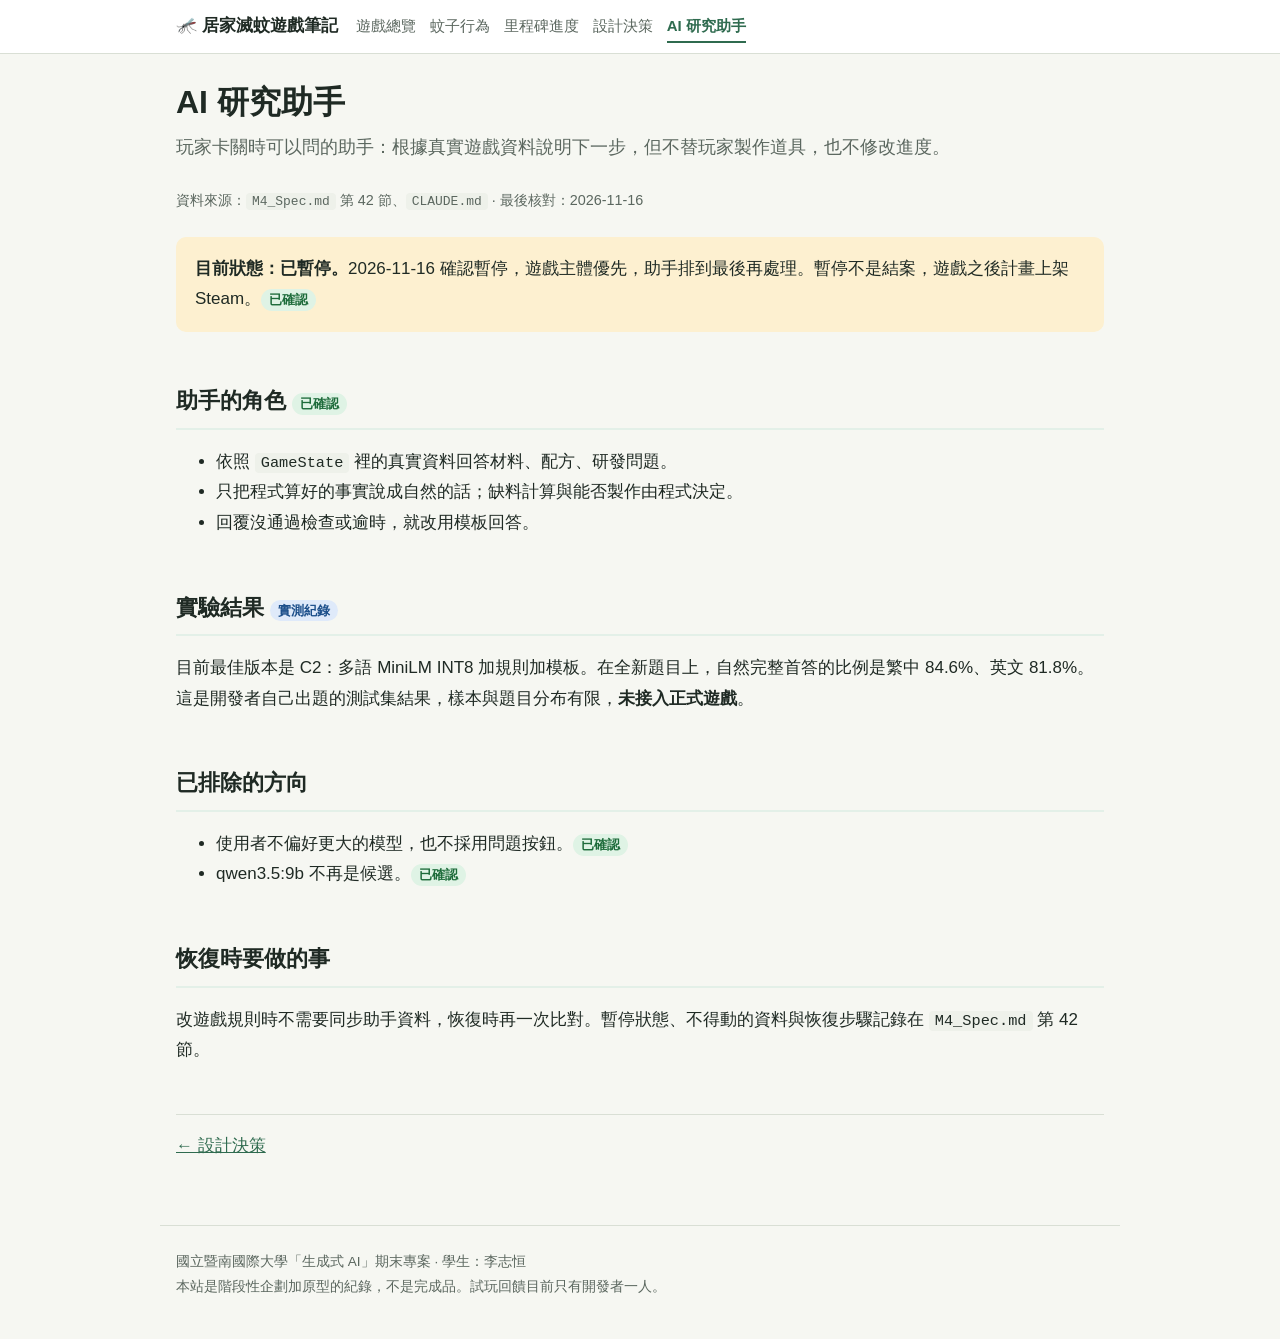
==== pages/ai-assistant.html @ 9235280d "建立居家滅蚊遊戲筆記網站與 CLAUDE.md 專案規則 Co-Authored-By: Claude Sonnet 5.5 <noreply@anthropic.com>" ====
<!doctype html>
<html lang="zh-Hant">
<head>
  <meta charset="utf-8">
  <meta name="viewport" content="width=device-width, initial-scale=1">
  <title>AI 研究助手 · 居家滅蚊遊戲筆記</title>
  <meta name="description" content="遊戲內 AI 研究助手的角色、限制，以及目前暫停的狀態。">
  <link rel="stylesheet" href="../assets/site.css">
</head>
<body data-root="../" data-page="pages/ai-assistant.html">
  <header id="site-header"></header>
  <main>
    <h1>AI 研究助手</h1>
    <p class="lead">玩家卡關時可以問的助手：根據真實遊戲資料說明下一步，但不替玩家製作道具，也不修改進度。</p>
    <p class="meta">資料來源：<code>M4_Spec.md</code> 第 42 節、<code>CLAUDE.md</code> · 最後核對：2026-11-16</p>

    <div class="card warn"><strong>目前狀態：已暫停。</strong>2026-11-16 確認暫停，遊戲主體優先，助手排到最後再處理。暫停不是結案，遊戲之後計畫上架 Steam。<span class="tag confirmed">已確認</span></div>

    <h2>助手的角色 <span class="tag confirmed">已確認</span></h2>
    <ul>
      <li>依照 <code>GameState</code> 裡的真實資料回答材料、配方、研發問題。</li>
      <li>只把程式算好的事實說成自然的話；缺料計算與能否製作由程式決定。</li>
      <li>回覆沒通過檢查或逾時，就改用模板回答。</li>
    </ul>

    <h2>實驗結果 <span class="tag measured">實測紀錄</span></h2>
    <p>目前最佳版本是 C2：多語 MiniLM INT8 加規則加模板。在全新題目上，自然完整首答的比例是繁中 84.6%、英文 81.8%。這是開發者自己出題的測試集結果，樣本與題目分布有限，<strong>未接入正式遊戲</strong>。</p>

    <h2>已排除的方向</h2>
    <ul>
      <li>使用者不偏好更大的模型，也不採用問題按鈕。<span class="tag confirmed">已確認</span></li>
      <li>qwen3.5:9b 不再是候選。<span class="tag confirmed">已確認</span></li>
    </ul>

    <h2>恢復時要做的事</h2>
    <p>改遊戲規則時不需要同步助手資料，恢復時再一次比對。暫停狀態、不得動的資料與恢復步驟記錄在 <code>M4_Spec.md</code> 第 42 節。</p>

    <div id="pager"></div>
  </main>
  <footer id="site-footer"></footer>
  <script src="../assets/pages-data.js"></script>
  <script src="../assets/site.js"></script>
</body>
</html>
---- assets/site.css ----
/* 居家滅蚊遊戲開發筆記 — 共用樣式。所有顏色、間距都用下面的 token，不要在頁面裡寫死色碼。 */
:root {
  --bg: #f6f7f2;
  --surface: #ffffff;
  --text: #1f2a24;
  --muted: #5b675f;
  --border: #d9dfd5;
  --accent: #2f6b4f;
  --accent-soft: #e3f0e8;
  --code-bg: #eef1ea;
  --tag-confirmed: #1d6b3a;
  --tag-confirmed-bg: #dff3e5;
  --tag-proposed: #8a5a00;
  --tag-proposed-bg: #fdf0d0;
  --tag-measured: #1c4f8a;
  --tag-measured-bg: #dfeafa;
  --tag-example: #6b3a82;
  --tag-example-bg: #f0e5f6;
  --radius: 10px;
  --gutter: 16px;
}
@media (prefers-color-scheme: dark) {
  :root:not([data-theme="light"]) {
    --bg: #14191a;
    --surface: #1d2423;
    --text: #e6ece8;
    --muted: #9aa8a0;
    --border: #324039;
    --accent: #7cc9a0;
    --accent-soft: #223a2e;
    --code-bg: #232c2a;
    --tag-confirmed: #8fe0a9;
    --tag-confirmed-bg: #1c3a27;
    --tag-proposed: #f0c870;
    --tag-proposed-bg: #3d3115;
    --tag-measured: #9cc4f5;
    --tag-measured-bg: #1b3050;
    --tag-example: #d6b3ea;
    --tag-example-bg: #35243f;
  }
}
:root[data-theme="dark"] {
  --bg: #14191a;
  --surface: #1d2423;
  --text: #e6ece8;
  --muted: #9aa8a0;
  --border: #324039;
  --accent: #7cc9a0;
  --accent-soft: #223a2e;
  --code-bg: #232c2a;
  --tag-confirmed: #8fe0a9;
  --tag-confirmed-bg: #1c3a27;
  --tag-proposed: #f0c870;
  --tag-proposed-bg: #3d3115;
  --tag-measured: #9cc4f5;
  --tag-measured-bg: #1b3050;
  --tag-example: #d6b3ea;
  --tag-example-bg: #35243f;
}

* { box-sizing: border-box; }
html { scroll-behavior: smooth; }
body {
  margin: 0;
  background: var(--bg);
  color: var(--text);
  font-family: -apple-system, "PingFang TC", "Noto Sans TC", "Microsoft JhengHei", sans-serif;
  line-height: 1.8;
  font-size: 17px;
}
a { color: var(--accent); }
a:focus-visible, button:focus-visible { outline: 3px solid var(--accent); outline-offset: 2px; }

/* 頂端導覽列 —— 由 assets/site.js 依 assets/pages-data.js 產生 */
.site-header {
  position: sticky; top: 0; z-index: 10;
  background: var(--surface);
  border-bottom: 1px solid var(--border);
}
.site-header .inner {
  max-width: 960px; margin: 0 auto; padding: 10px var(--gutter);
  display: flex; flex-wrap: wrap; align-items: center; gap: 8px 18px;
}
.brand { font-weight: 700; text-decoration: none; color: var(--text); }
.site-nav { display: flex; flex-wrap: wrap; gap: 4px 14px; font-size: 15px; }
.site-nav a { text-decoration: none; color: var(--muted); padding: 2px 0; border-bottom: 2px solid transparent; }
.site-nav a[aria-current="page"] { color: var(--accent); border-bottom-color: var(--accent); font-weight: 600; }

main { max-width: 960px; margin: 0 auto; padding: 28px var(--gutter) 64px; }
h1 { font-size: 2rem; line-height: 1.3; margin: 0 0 8px; }
h2 { font-size: 1.4rem; margin: 2.2em 0 0.4em; padding-bottom: 6px; border-bottom: 2px solid var(--accent-soft); }
h3 { font-size: 1.1rem; margin: 1.6em 0 0.3em; }
.lead { font-size: 1.1rem; color: var(--muted); margin: 0 0 1.4em; }
.meta { color: var(--muted); font-size: 0.9rem; margin-bottom: 1.6em; }

.card {
  background: var(--surface); border: 1px solid var(--border);
  border-radius: var(--radius); padding: 16px 18px; margin: 14px 0;
}
.card.note { background: var(--accent-soft); border-color: transparent; }
.card.warn { background: var(--tag-proposed-bg); border-color: transparent; }
.grid { display: grid; grid-template-columns: repeat(auto-fit, minmax(240px, 1fr)); gap: 14px; margin: 16px 0; }
.grid .card { margin: 0; }
.grid .card h3 { margin-top: 0; }
.grid a.card { text-decoration: none; color: inherit; display: block; }
.grid a.card:hover { border-color: var(--accent); }

table { width: 100%; border-collapse: collapse; margin: 14px 0; font-size: 0.95rem; background: var(--surface); }
th, td { border: 1px solid var(--border); padding: 8px 10px; text-align: left; vertical-align: top; }
th { background: var(--accent-soft); }
.table-wrap { overflow-x: auto; }
code { background: var(--code-bg); padding: 1px 6px; border-radius: 4px; font-size: 0.9em; }

/* 內容標記 —— 與 CLAUDE.md 的「標記規則」一一對應 */
.tag { display: inline-block; font-size: 0.8rem; font-weight: 600; padding: 0 8px; border-radius: 999px; line-height: 1.7; white-space: nowrap; }
.tag.confirmed { color: var(--tag-confirmed); background: var(--tag-confirmed-bg); }
.tag.proposed  { color: var(--tag-proposed);  background: var(--tag-proposed-bg); }
.tag.measured  { color: var(--tag-measured);  background: var(--tag-measured-bg); }
.tag.example   { color: var(--tag-example);   background: var(--tag-example-bg); }

/* 簡易流程／狀態圖：用 .flow 內的 span 排成一列 */
.flow { display: flex; flex-wrap: wrap; align-items: center; gap: 8px; margin: 14px 0; }
.flow .node { background: var(--surface); border: 2px solid var(--accent); border-radius: var(--radius); padding: 6px 14px; font-weight: 600; }
.flow .node.end { border-color: var(--muted); color: var(--muted); }
.flow .arrow { color: var(--muted); }

.status-list { list-style: none; padding: 0; margin: 14px 0; }
.status-list li { background: var(--surface); border: 1px solid var(--border); border-radius: var(--radius); padding: 12px 16px; margin: 10px 0; }
.status-list .name { font-weight: 700; }

.pager { display: flex; justify-content: space-between; gap: 12px; margin-top: 48px; padding-top: 16px; border-top: 1px solid var(--border); flex-wrap: wrap; }
footer.site-footer { max-width: 960px; margin: 0 auto; padding: 24px var(--gutter) 40px; color: var(--muted); font-size: 0.85rem; border-top: 1px solid var(--border); }

@media (max-width: 600px) {
  body { font-size: 16px; }
  h1 { font-size: 1.6rem; }
}
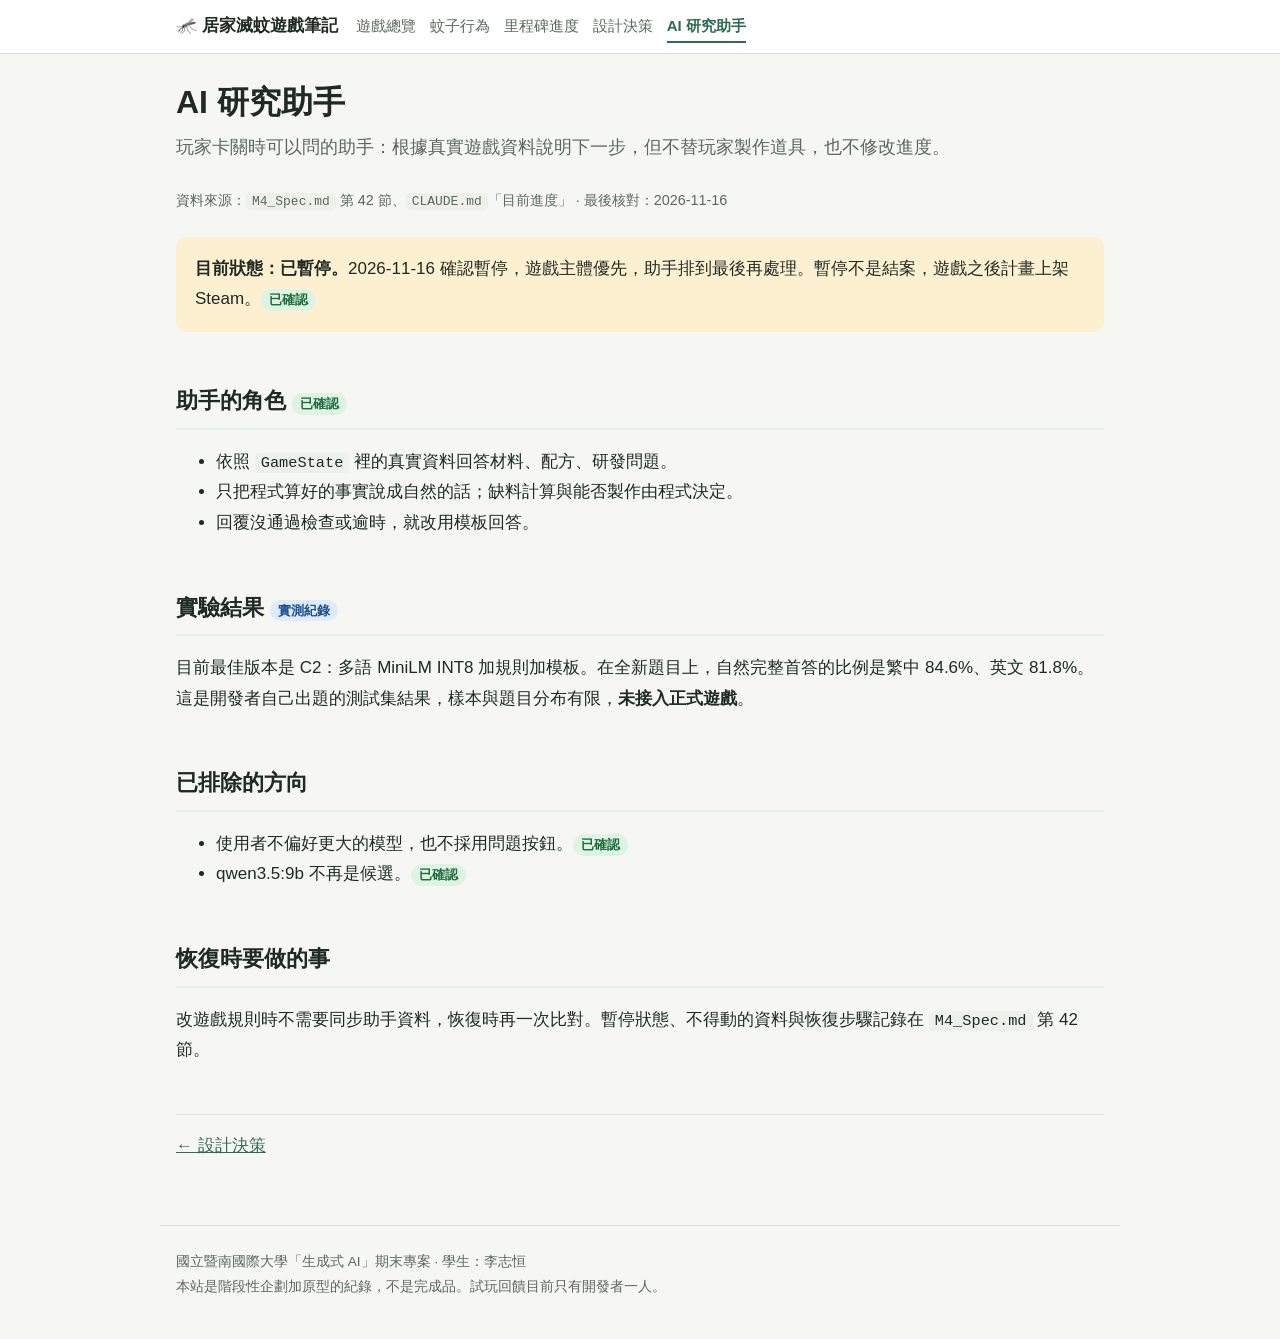
==== commit 30ad2c92: "依審查意見修正標記與來源章節，新增待驗證標記，擴充檢查腳本 Co-Authored-By: Claude Sonnet 5.5 <noreply@anthropic.com>" ====
--- a/pages/ai-assistant.html
+++ b/pages/ai-assistant.html
@@ -12,7 +12,7 @@
   <main>
     <h1>AI 研究助手</h1>
     <p class="lead">玩家卡關時可以問的助手：根據真實遊戲資料說明下一步，但不替玩家製作道具，也不修改進度。</p>
-    <p class="meta">資料來源：<code>M4_Spec.md</code> 第 42 節、<code>CLAUDE.md</code> · 最後核對：2026-11-16</p>
+    <p class="meta">資料來源：<code>M4_Spec.md</code> 第 42 節、<code>CLAUDE.md</code>「目前進度」 · 最後核對：2026-11-16</p>
 
     <div class="card warn"><strong>目前狀態：已暫停。</strong>2026-11-16 確認暫停，遊戲主體優先，助手排到最後再處理。暫停不是結案，遊戲之後計畫上架 Steam。<span class="tag confirmed">已確認</span></div>
 
--- a/assets/site.css
+++ b/assets/site.css
@@ -16,6 +16,8 @@
   --tag-measured-bg: #dfeafa;
   --tag-example: #6b3a82;
   --tag-example-bg: #f0e5f6;
+  --tag-pending: #4a5560;
+  --tag-pending-bg: #e6e9ec;
   --radius: 10px;
   --gutter: 16px;
 }
@@ -37,6 +39,8 @@
     --tag-measured-bg: #1b3050;
     --tag-example: #d6b3ea;
     --tag-example-bg: #35243f;
+    --tag-pending: #c3ccd4;
+    --tag-pending-bg: #2d363c;
   }
 }
 :root[data-theme="dark"] {
@@ -56,6 +60,8 @@
   --tag-measured-bg: #1b3050;
   --tag-example: #d6b3ea;
   --tag-example-bg: #35243f;
+  --tag-pending: #c3ccd4;
+  --tag-pending-bg: #2d363c;
 }
 
 * { box-sizing: border-box; }
@@ -117,6 +123,7 @@
 .tag.proposed  { color: var(--tag-proposed);  background: var(--tag-proposed-bg); }
 .tag.measured  { color: var(--tag-measured);  background: var(--tag-measured-bg); }
 .tag.example   { color: var(--tag-example);   background: var(--tag-example-bg); }
+.tag.pending   { color: var(--tag-pending);   background: var(--tag-pending-bg); }
 
 /* 簡易流程／狀態圖：用 .flow 內的 span 排成一列 */
 .flow { display: flex; flex-wrap: wrap; align-items: center; gap: 8px; margin: 14px 0; }
